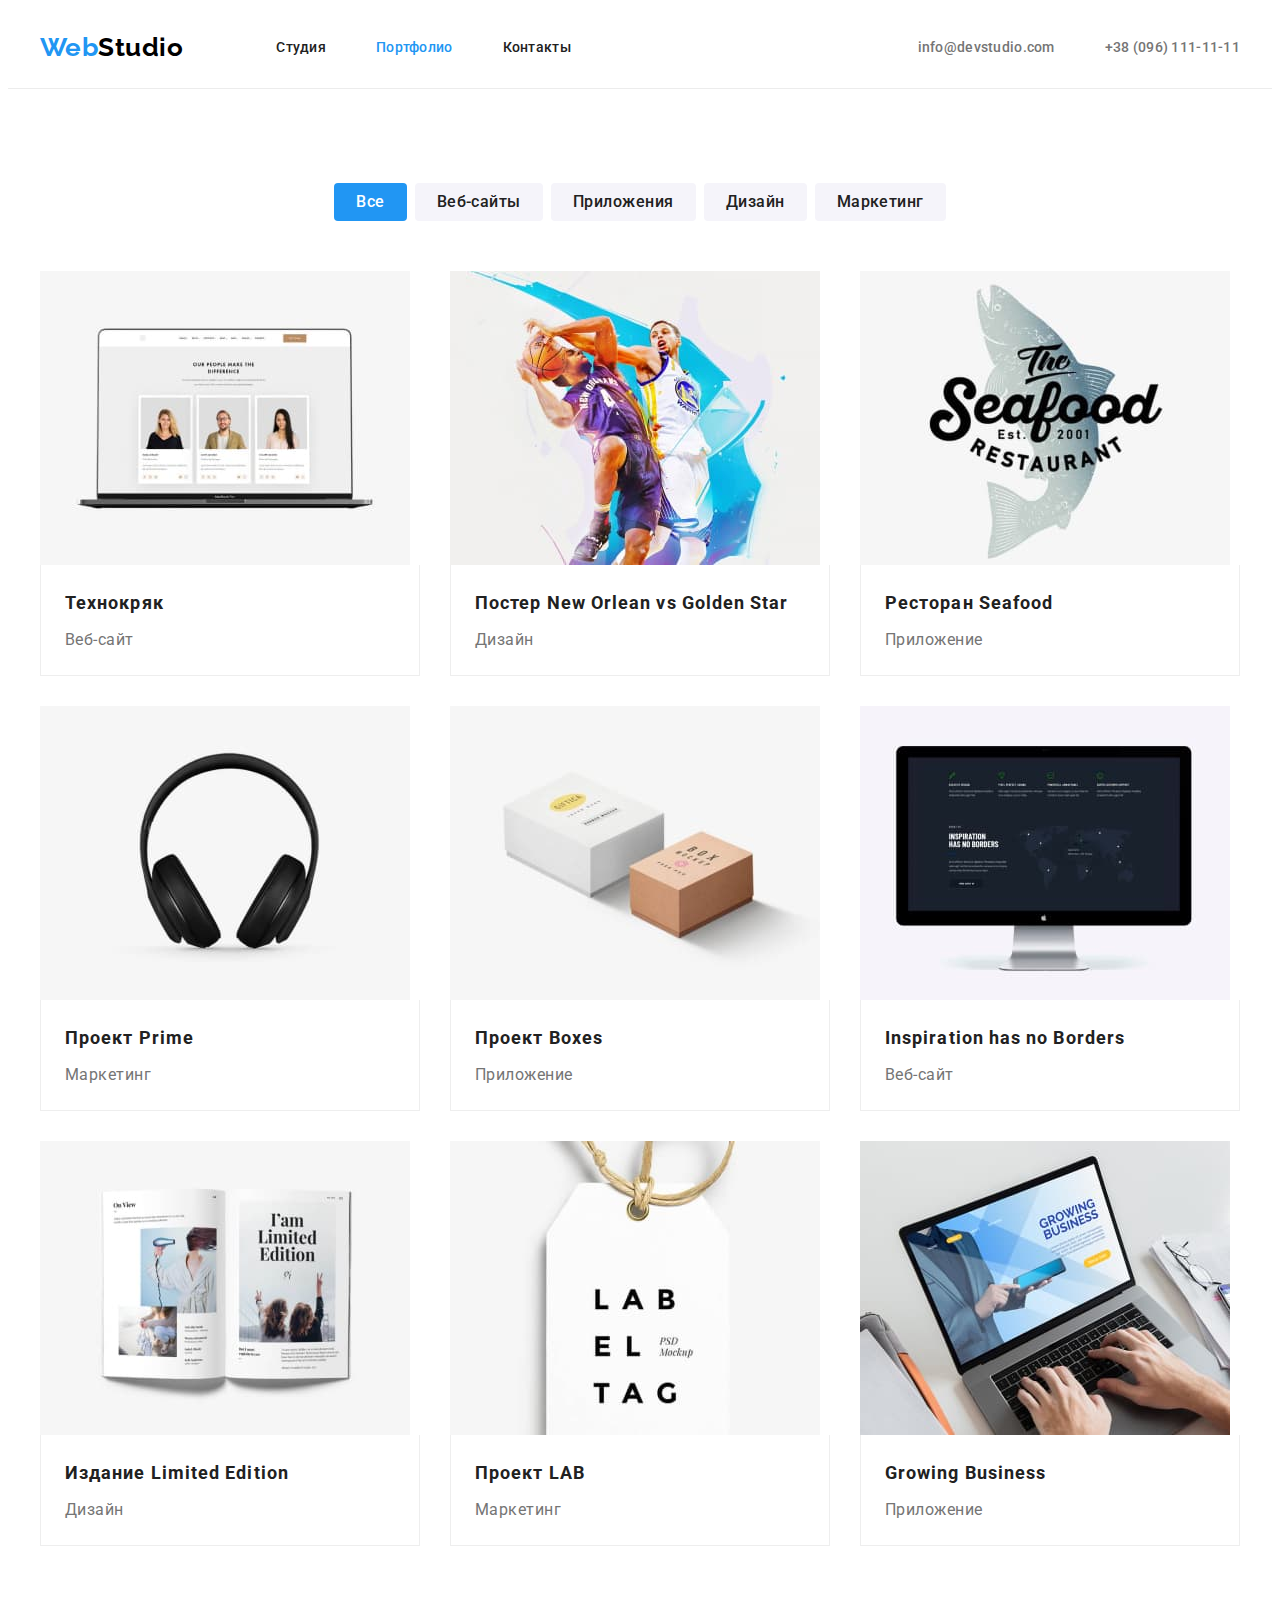
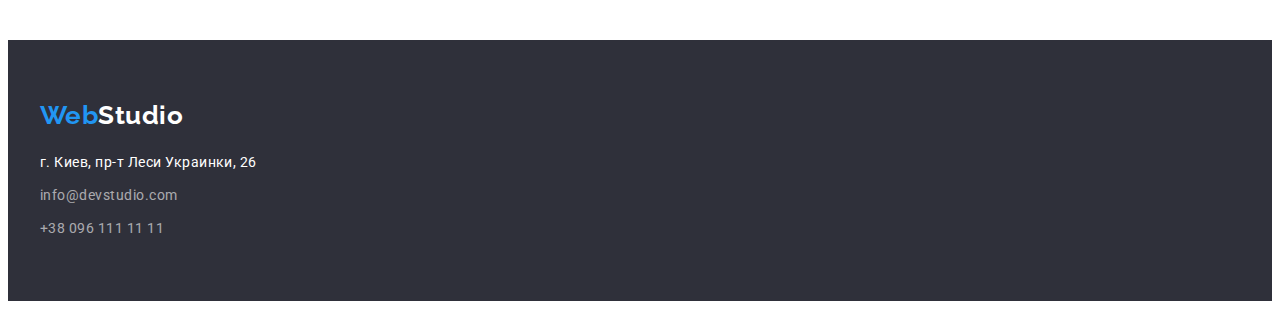
==== portfolio.html @ 2472b523 "Создаёт HW-4" ====
<!DOCTYPE html>
<html lang="ru">
<head>
    <meta charset="UTF-8">
    <meta http-equiv="X-UA-Compatible" content="IE=edge">
    <meta name="viewport" content="width=device-width, initial-scale=1.0">
    <title>Document</title>
    <link rel="preconnect" href="https://fonts.googleapis.com">
    <link rel="preconnect" href="https://fonts.gstatic.com" crossorigin>
    <link href="https://fonts.googleapis.com/css2?family=Raleway:wght@700&family=Roboto:wght@400;500;700;900&display=swap" rel="stylesheet">
    <link rel="stylesheet" href="https://cdnjs.cloudflare.com/ajax/libs/modern-normalize/1.1.0/modern-normalize.min.css" integrity="sha512-wpPYUAdjBVSE4KJnH1VR1HeZfpl1ub8YT/NKx4PuQ5NmX2tKuGu6U/JRp5y+Y8XG2tV+wKQpNHVUX03MfMFn9Q==" crossorigin="anonymous" referrerpolicy="no-referrer" />
    <link rel="stylesheet" href="./css/styles.css"> 
</head>
<body>
    
    <!-- Шапка -->
    <header class="page-header">
        <div class="conteiner nav">
            <nav class="nav">
                <a href="./index.html" class="logo header"> <span class="logo-link">Web</span>Studio</a>
    
                <ul class="nav list">
                    <li class="list"><a href="./index.html" class="nav-link ">Студия</a></li>
                    <li class="list"><a href="./portfolio.html" class="nav-link current">Портфолио</a></li>
                    <li class="list"><a href="./kontaks.html" class="nav-link">Контакты</a></li>
                </ul>
            </nav>
    
            <ul class="kontakts list">
                <li class="list"><a href="mailto:info@devstudio.com" class="kontakts">info@devstudio.com</a></li>
                <li class="list"><a href="tel:+380961111111" class="kontakts">+38 (096) 111-11-11</a></li>
            </ul>
        </div>
    </header>
    
    <!-- Мэйн -->
    <main>
        <section class="section">
            <div class="conteiner">
                <h1 class="visually-hidden">Портфолио</h1>
                <ul class="filtr-buttons">
                    <li class="list"><button type="button" class="button primary">Все</button></li>
                    <li class="list"><button type="button" class="button">Веб-сайты</button></li>
                    <li class="list"><button type="button" class="button">Приложения</button></li>
                    <li class="list"><button type="button" class="button">Дизайн</button></li>
                    <li class="list"><button type="button" class="button">Маркетинг</button></li>
                </ul>
                
                <ul class="portfolio">
                    <li class="list">
                        <a href="" class="portfolio-link">
                            <img src="./images/web.jpg" alt="страница с сотрудниками" class="picture">
                            <div class="card-content">
                                <h2 class="item-title">Технокряк</h2>
                                <p class="item-text">Веб-сайт</p>
                            </div>
                        </a>
                    </li>
                    <li class="list">
                        <a href="" class="portfolio-link">
                            <img src="./images/design.jpg" alt="постер с двумя баскетболистами" width="370" class="picture">
                            <div class="card-content">
                                <h2 class="item-title">Постер New Orlean vs Golden Star</h2>
                                <p class="item-text">Дизайн</p>
                            </div>
                        </a>
                    </li>
                    <li class="list">
                        <a href="" class="portfolio-link">
                            <img src="./images/app.jpg" alt="логотип ресторана" width="370" class="picture">
                            <div class="card-content">
                                <h2 class="item-title">Ресторан Seafood</h2>
                                <p class="item-text">Приложение</p>
                            </div>
                        </a>
                    </li>
                    <li class="list">
                        <a href="" class="portfolio-link">
                            <img src="./images/marketing.jpg" alt="наушники" width="370" class="picture">
                            <div class="card-content">
                                <h2 class="item-title">Проект Prime</h2>
                                <p class="item-text">Маркетинг</p>
                            </div>
                        </a>
                    </li>
                    <li class="list">
                        <a href="" class="portfolio-link">
                            <img src="./images/app-box.jpg" alt="две коробочки" width="370" class="picture">
                            <div class="card-content">
                                <h2 class="item-title">Проект Boxes</h2>
                                <p class="item-text">Приложение</p>
                            </div>
                        </a>
                    </li>
                    <li class="list">
                        <a href="" class="portfolio-link">
                            <img src="./images/website.jpg" alt="страничка вебсайта" width="370" class="picture">
                            <div class="card-content">
                                <h2 class="item-title">Inspiration has no Borders</h2>
                                <p class="item-text">Веб-сайт</p>
                            </div>
                        </a>
                    </li>
                    <li class="list">
                        <a href="" class="portfolio-link">
                            <img src="./images/limited.jpg" alt="журнал Limited Edition" width="370" class="picture">
                            <div class="card-content">
                                <h2 class="item-title">Издание Limited Edition</h2>
                                <p class="item-text">Дизайн</p>
                            </div>
                        </a>
                    </li>
                    <li class="list">
                        <a href="" class="portfolio-link">
                            <img src="./images/lab.jpg" alt="бирка с названием проекта" width="370" class="picture">
                            <div class="card-content">
                                <h2 class="item-title">Проект LAB</h2>
                                <p class="item-text">Маркетинг</p>
                            </div>
                        </a>
                    </li>
                    <li class="list">
                        <a href="" class="portfolio-link">
                            <img src="./images/growing.jpg" alt="приложение для ноутбука, планшета" width="370" class="picture">
                            <div class="card-content">
                                <h2 class="item-title">Growing Business</h2>
                                <p class="item-text">Приложение</p>
                            </div>
                        </a>
                    </li>
                </ul>
            </div>
        </section>
    </main>
    
    <!--футер-->
    <footer class="footer">
        <div class="conteiner">
            <a href="./index.html" class="logo footer"> <span class="logo-link">Web</span>Studio</a>
            <address class="address">
                <p class="location">г. Киев, пр-т Леси Украинки, 26</p>
                <ul class="footer-list">
                    <li class="list"><a href="mailto:info@devstudio.com" class="kontakts-list footer">info@devstudio.com</a>
                    </li>
                    <li class="list"><a href="tel:+380961111111" class="kontakts-list footer">+38 096 111 11 11</a></li>
                </ul>
            </address>
        </div>
    </footer>
    
</body>
</html>
---- css/styles.css ----
:root {
    --primary-color: #212121;
    --secondary-text-color: #757575;
    --accent-color: #2196F3;
    --background-color: #2F303A;
    --primary-white-color: #FFFFFF;
    --secondery-background-color: #F5F4FA;
    --bg-color: #EEEEEE;

}
/* Шапка */
body {
    color: var(--primary-color);
    background-color: var(--primary-white-color);
    font-family: 'Roboto', sans-serif;
    letter-spacing: 0.03em;
}

.conteiner {
    width: 1200px;
    padding-right: 15px;
    padding-left: 15px;
    margin-right: auto;
    margin-left: auto;
}

.section {
    padding-top: 94px;
    padding-bottom: 94px;
}

/* Оптимизация */
a.p, p {
    color: var(--secondary-text-color);
}

a {
    text-decoration: none;
}

.list {
    padding: 0;
    margin: 0;
    list-style: none;
}

.visually-hidden {
position: absolute;
width: 1px;
height: 1px;
margin: -1px;
border: 0;
padding: 0;

white-space: nowrap;
clip-path: inset(100%);
clip: rect(0 0 0 0);
overflow: hidden;
} 

img {
    display: block;
    max-width: 100%;
    height: auto;
}

/* Heder */
header {
    background-color: var(--primary-white-color);
}

.page-header {
    border-bottom: 1px solid #ECECEC;;
}

span.logo-link {
    color: var(--accent-color);
}

.logo.header {
    padding-top: 24px;
    padding-bottom: 25px;
    color: #000;
    font-family: 'Raleway', sans-serif;
    font-weight: 700;
    font-size: 26px;
    line-height: 1.19;  
}

/* Nav */
.conteiner.nav {
    display: flex;
    align-items: center;
}
.nav {
    display:flex;
}
.nav.list {
    display: flex;
    margin-left: 93px;
}

.nav.list .list + .list {
    margin-left: 50px;
}

.nav-link {
    display: block;
    padding-top: 32px;
    padding-bottom: 32px;
    color: var(--primary-color);
    font-weight: 500;
    font-size: 14px;
    line-height: 1.14;
    letter-spacing: 0.02em;
}

.nav-link:hover,
.nav-link:focus {
    color: var(--accent-color);
}

.nav-link.current {
    color: var(--accent-color);
}

.kontakts.list {
    display: flex;
    margin-left: auto;
}

.kontakts.list .list + .list {
    margin-left: 50px;
}
.kontakts {
    display: block;
    color: var(--secondary-text-color);
    font-weight: 500;
    font-size: 14px;
    line-height: 1.14;
    letter-spacing: 0.02em;

}

.kontakts:hover,
.kontakts:focus {
    color: var(--accent-color);
}


/* Hero */
.hero {
    text-align: center;
    color: var(--primary-white-color);
    background-color: var(--background-color);
}

.section.hero {
    padding-top: 200px;
    padding-bottom: 200px;
}

.hero-title {
    margin: 0 auto 30px auto;
    max-width: 696px;
    font-weight: 900;
    font-size: 44px;
    line-height: 1.36;
    letter-spacing: 0.06em;
}

.hero-title, .features-title {
    text-transform: uppercase;
}

.button-hero {
    border-radius: 4px;
    display: inline-block;
    padding: 10px 32px;
    min-width: 200px;
    text-align: center;
    color: var(--primary-white-color);
    background-color: var(--accent-color);
    
    font-weight: 700;
    font-size: 16px;
    line-height: 1.88;
    letter-spacing: 0.06em;
}

.button-hero:hover,
.button-hero:focus {
    color: var(--primary-white-color);
    background-color: #188ce8;
}

/* Button */
.filtr-buttons {
    display: flex;
    justify-content: center;
    padding: 0;
    margin-top: 0px;
    margin-bottom: 50px;
}

.filtr-buttons .list {
    margin-right: 8px;
}

.filtr-buttons .list:nth-child(5) {
    margin-right: 0;
}

button {
    padding: 6px 22px;
    color: var(--primary-color);
    background-color: var(--secondery-background-color);
    cursor: pointer;
    font-weight: 500;
    font-size: 16px;
    line-height: 1.63;
    letter-spacing: 0.03em;
    border: 0;
    border-radius: 4px;
    font-family: inherit;

}

button.primary {
    color: var(--primary-white-color);
    background-color: var(--accent-color);
}

button:hover,
button:focus {
    color: var(--primary-white-color);
    background-color: var(--accent-color);
}

/* Features */
.feature.list {
    display: flex;
    flex-wrap: wrap;
}

.feature.list .list {
    width: 270px;
    margin-right: 30px;
}

.feature.list .list:nth-child(4n) {
    margin-right: 0;
}

.features-title {
    margin-top: 0;
    margin-bottom: 10px;
    font-size: 14px;
    line-height: 1.14;
}

.features-item {
    margin-top: 0;
    margin-bottom: 0;
    font-size: 14px;
    line-height: 1.71; 
}

/* Activity */
.activity-section {
    padding-top: 0;
}

.activity-title {
    margin-top: 0;
    margin-bottom: 50px;
    font-size: 36px;
    line-height: 1.17;
    text-align: center;
}

.activity.list {
    display: flex;
}

.activity.list .list {
    margin-right: 30px;
}

.activity.list .list:nth-child(3n) {
    margin-right: 0;
}

/* Team */
.team {
    background-color: var(--secondery-background-color);
    padding-top: 94px;
    padding-bottom: 94px;
}

.conteiner.team {
    padding: 0;
}

.team.list {
    padding: 0;
    display: flex;
    text-align: center;
}

.team.list .list {
    margin-right: 30px;
    background-color: var(--primary-white-color);
    box-shadow: 0px 1px 3px rgba(0, 0, 0, 0.12), 0px 1px 1px rgba(0, 0, 0, 0.14), 0px 2px 1px rgba(0, 0, 0, 0.2);
    border-radius: 0px 0px 4px 4px;
}

.team.list .list:nth-child(4) {
    margin-right: 0px;
}

.team-title {
    margin-top: 0;
    margin-bottom: 50px;
    font-size: 36px;
    line-height: 1.17;
    text-align: center;
}

.list-title {
    margin-top: 0;
    margin-bottom: 10px;
    font-weight: 500;
    font-size: 16px;
    line-height: 1.19;
}

.list-text {
    margin: 0;
    font-size: 16px;
    line-height: 1.19;
}

.team-content {
    padding-top: 30px;
    padding-bottom: 30px;
}

/* portfolio */
.portfolio {
    padding: 0;
    margin: 0;

    display: flex;
    flex-wrap: wrap;
    margin-right: -30px;
    margin-bottom: -30px;
}

.portfolio-link:hover,
.portfolio-link:focus {
    background-color: var(--bg-color);
}

.portfolio > .list {
    width: calc(100% / 3 - 30px);
    margin-right: 30px;
    margin-bottom: 30px;
}

.card-content {
    padding: 20px 24px;
    border-right: 1px solid var(--bg-color);
    border-bottom: 1px solid var(--bg-color);
    border-left: 1px solid var(--bg-color);
}

.item-title {
    margin: 0;
    margin-bottom: 4px;
    color: var(--primary-color);
    font-size: 18px;
    line-height: 2;
    letter-spacing: 0.06em;
}

.item-text {
    margin: 0;
    font-size: 16px;
    line-height: 1.88;
}


/* Футер */
.footer {
    background-color: var(--background-color);
}

footer {
    padding-top: 60px;
    padding-bottom: 60px;
}

.address {
    font-style: normal;
}

.logo.footer {
    display: block;
    margin-bottom: 20px;
    color: var(--primary-white-color);
    font-family: 'Raleway', sans-serif;
    font-weight: 700;
    font-size: 26px;
    line-height: 1.19; 
}

.location {
    margin-top: 0;
    margin-bottom: 9px;
    color: var(--primary-white-color);
    font-size: 14px;
    line-height: 1.71;
} 

.footer-list {
    margin: 0;
    padding: 0;
}

.footer-list .list {
    display: block;
    margin-bottom: 9px;
}

.footer-list .list:nth-child(2) {
    margin-bottom: 0;
}

.kontakts-list.footer {
    color: rgba(255, 255, 255, 0.6);
    font-size: 14px;
    line-height: 1.71;
}

.kontakts-list.footer:hover,
.kontakts-list.footer:focus {
    color: var(--accent-color);
}
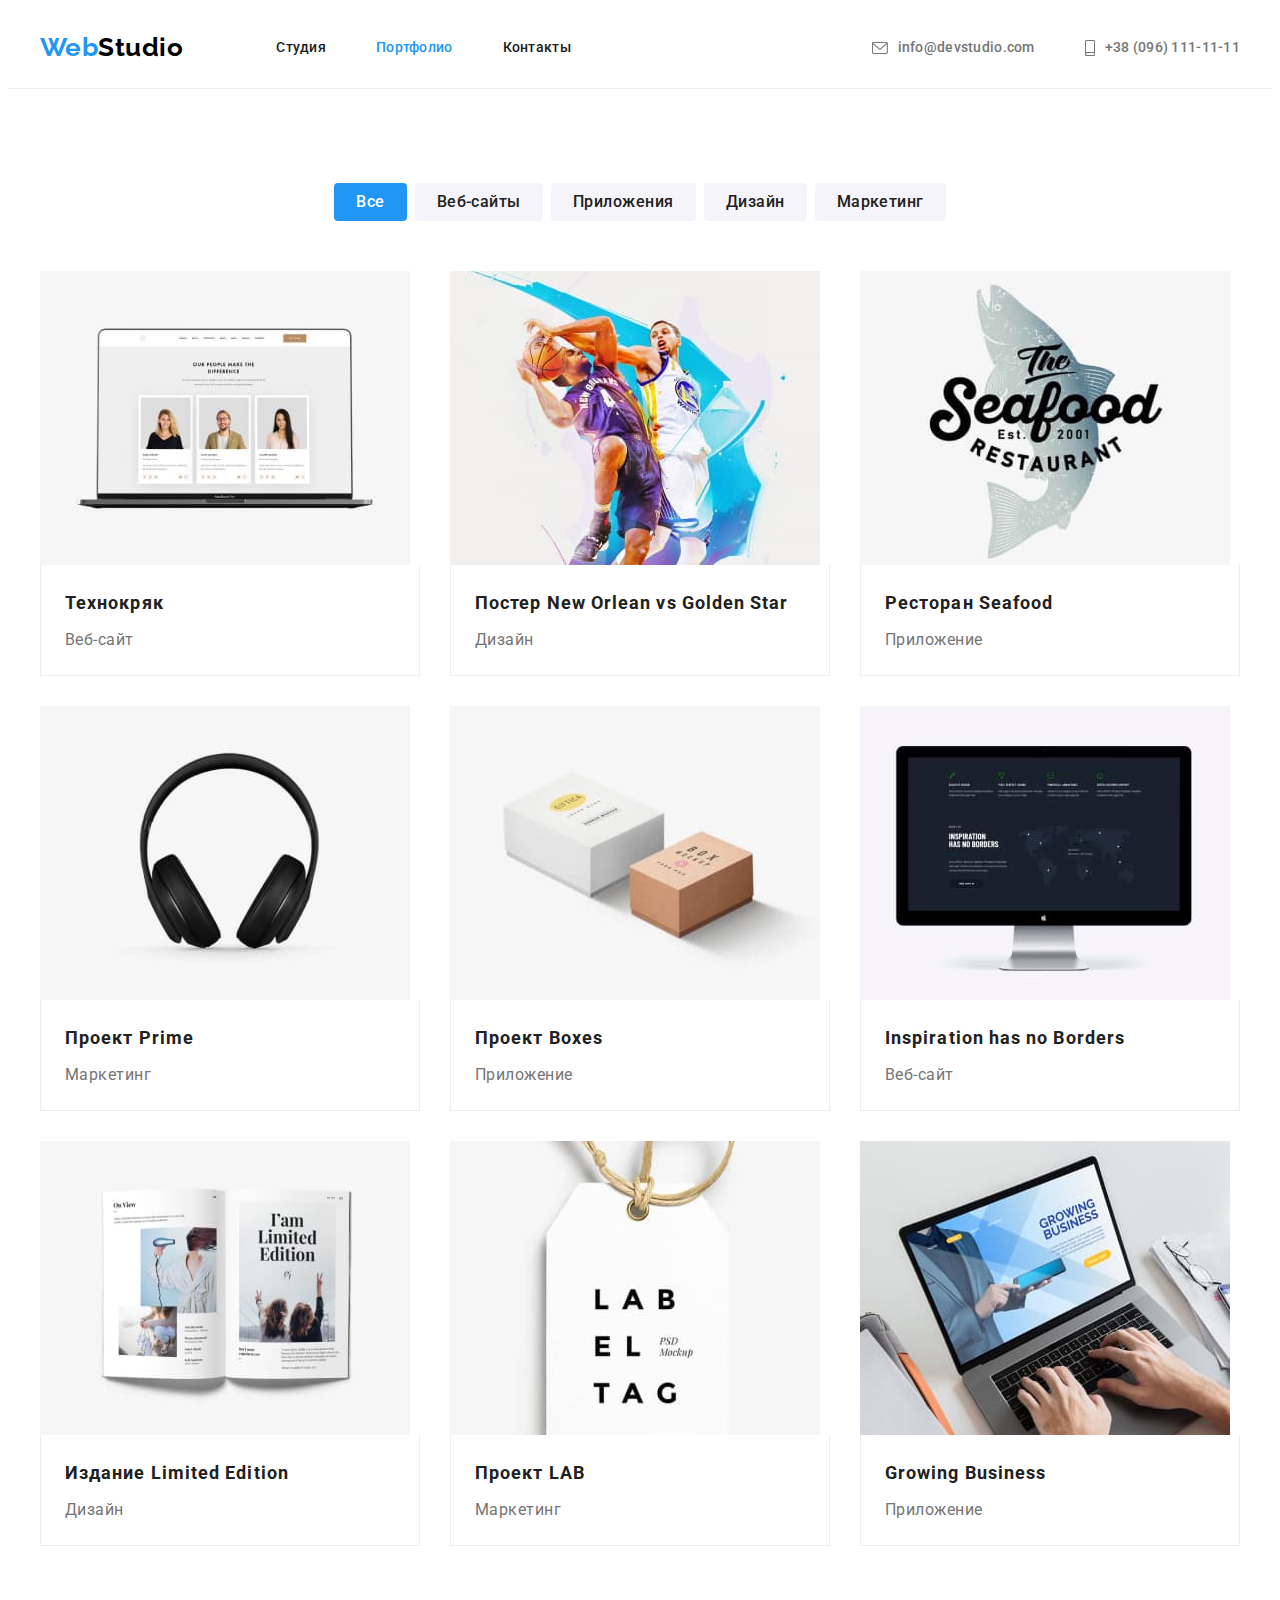
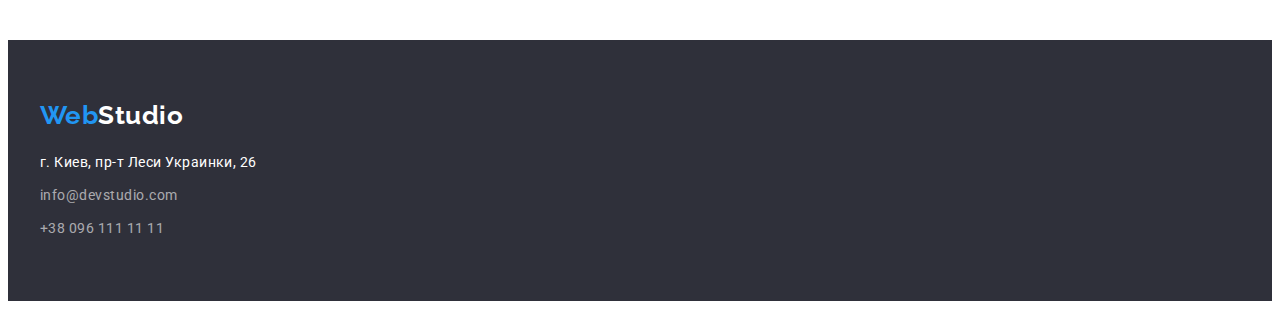
==== commit 1721cbba: "Добавляет hover для teams" ====
--- a/portfolio.html
+++ b/portfolio.html
@@ -26,9 +26,9 @@
                 </ul>
             </nav>
     
-            <ul class="kontakts list">
-                <li class="list"><a href="mailto:info@devstudio.com" class="kontakts">info@devstudio.com</a></li>
-                <li class="list"><a href="tel:+380961111111" class="kontakts">+38 (096) 111-11-11</a></li>
+            <ul class="contacts list">
+                <li class="list"><a href="mailto:info@devstudio.com" class="adress-contacts"><svg class="contacts-icon" width="16" height="12"><use href="./images/icons.svg#icon-envelope"></use></svg>info@devstudio.com</a></li>
+                <li class="list"><a href="tel:+380961111111" class="adress-contacts"><svg class="contacts-icon" width="10" height="16"><use href="./images/icons.svg#icon-smartphone"></use></svg>+38 (096) 111-11-11</a></li>
             </ul>
         </div>
     </header>
@@ -140,9 +140,9 @@
             <address class="address">
                 <p class="location">г. Киев, пр-т Леси Украинки, 26</p>
                 <ul class="footer-list">
-                    <li class="list"><a href="mailto:info@devstudio.com" class="kontakts-list footer">info@devstudio.com</a>
+                    <li class="list"><a href="mailto:info@devstudio.com" class="contacts-list footer">info@devstudio.com</a>
                     </li>
-                    <li class="list"><a href="tel:+380961111111" class="kontakts-list footer">+38 096 111 11 11</a></li>
+                    <li class="list"><a href="tel:+380961111111" class="contacts-list footer">+38 096 111 11 11</a></li>
                 </ul>
             </address>
         </div>
--- a/css/styles.css
+++ b/css/styles.css
@@ -6,6 +6,7 @@
     --primary-white-color: #FFFFFF;
     --secondery-background-color: #F5F4FA;
     --bg-color: #EEEEEE;
+    --color-icons: #AFB1B8;
 
 }
 /* Шапка */
@@ -124,16 +125,18 @@
     color: var(--accent-color);
 }
 
-.kontakts.list {
+/* contacts */
+.contacts.list {
     display: flex;
     margin-left: auto;
 }
 
-.kontakts.list .list + .list {
+.contacts.list .list + .list {
     margin-left: 50px;
 }
-.kontakts {
-    display: block;
+.adress-contacts {
+    display: flex;
+    align-items: center;
     color: var(--secondary-text-color);
     font-weight: 500;
     font-size: 14px;
@@ -142,11 +145,20 @@
 
 }
 
-.kontakts:hover,
-.kontakts:focus {
+.adress-contacts:hover,
+.adress-contacts:focus {
     color: var(--accent-color);
 }
 
+.contacts-icon {
+    fill: var(--secondary-text-color);
+    margin-right: 10px;
+}
+
+.contacts .adress-contacts:hover .contacts-icon,
+.contacts .adress-contacts:focus .contacts-icon {
+    fill: var(--accent-color);
+} 
 
 /* Hero */
 .hero {
@@ -158,6 +170,18 @@
 .section.hero {
     padding-top: 200px;
     padding-bottom: 200px;
+    background-image: linear-gradient(
+        rgba(47, 48, 58, 0.4),
+        rgba(47, 48, 58, 0.4)
+    ),
+    url("../images/Team.jpg");
+    background-position: center;
+    background-repeat: no-repeat;
+    background-size: contain;
+    max-width: 1600px;
+    min-height: 600px;
+    margin-left: auto;
+    margin-right: auto;
 }
 
 .hero-title {
@@ -220,7 +244,7 @@
     font-size: 16px;
     line-height: 1.63;
     letter-spacing: 0.03em;
-    border: 0;
+    border: none;
     border-radius: 4px;
     font-family: inherit;
 
@@ -250,6 +274,15 @@
 
 .feature.list .list:nth-child(4n) {
     margin-right: 0;
+}
+
+.icons {
+    background-color: var(--secondery-background-color);
+    width: 270px;
+    height: 120px;
+    border-radius: 4px;
+    padding: 25px 100px;
+    margin-bottom: 30px;
 }
 
 .features-title {
@@ -316,7 +349,7 @@
 }
 
 .team.list .list:nth-child(4) {
-    margin-right: 0px;
+    margin-right: 0;
 }
 
 .team-title {
@@ -343,8 +376,36 @@
 
 .team-content {
     padding-top: 30px;
-    padding-bottom: 30px;
-}
+    padding-bottom: 16px;
+}
+
+.team-icons {
+    fill: var(--color-icons);
+    background-color: var(--primary-white-color);
+}
+
+.team-social-links {
+    display: flex;
+    list-style: none;
+    margin: 0 32px 30px 32px;
+    padding: 0;
+    justify-content: space-between
+}
+
+.social-links {
+    display: flex;
+    justify-content: center;
+    align-items: center;
+    width: 44px;
+    height: 44px;
+    border-radius: 50%;
+}
+
+.team-social-links .social-links:hover svg {
+    background-color: #188ce8;
+    fill: var(--primary-white-color);
+}
+
 
 /* portfolio */
 .portfolio {
@@ -437,14 +498,14 @@
     margin-bottom: 0;
 }
 
-.kontakts-list.footer {
+.contacts-list.footer {
     color: rgba(255, 255, 255, 0.6);
     font-size: 14px;
     line-height: 1.71;
 }
 
-.kontakts-list.footer:hover,
-.kontakts-list.footer:focus {
+.contacts-list.footer:hover,
+.contacts-list.footer:focus {
     color: var(--accent-color);
 }
 
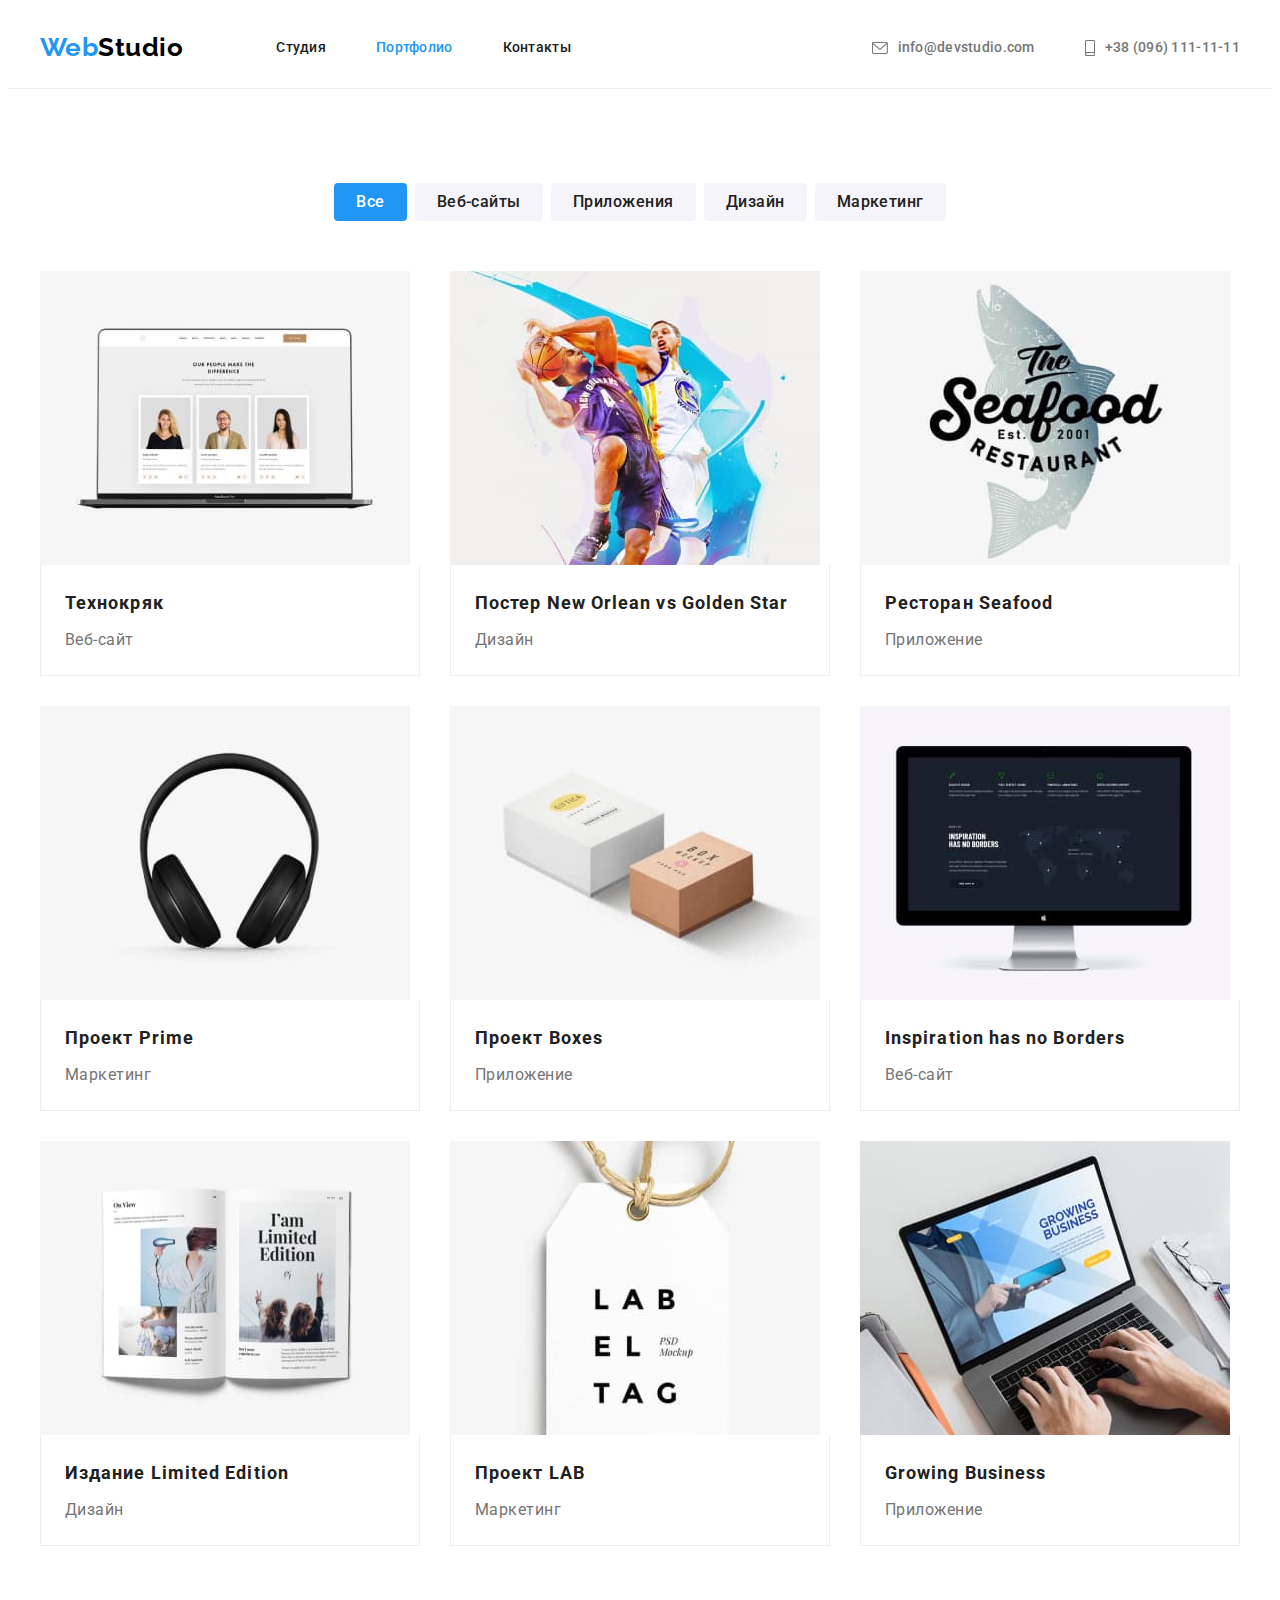
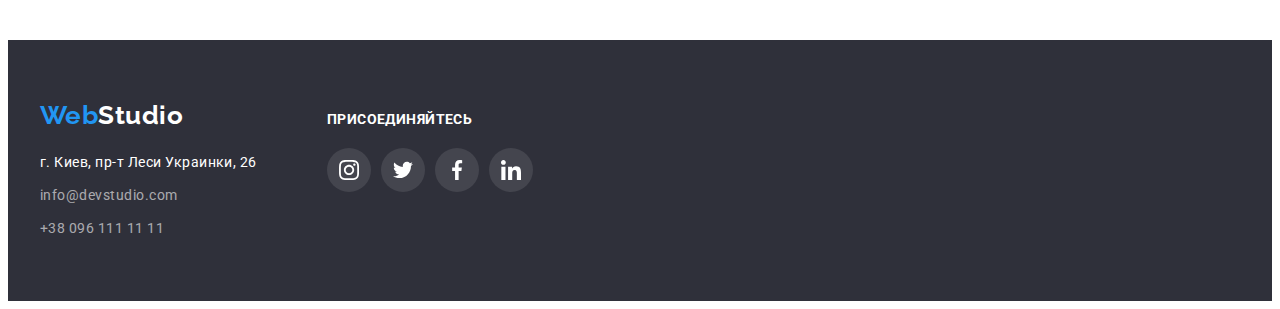
==== commit b7779d14: "Добавляет ховер и фокус для портфолио" ====
--- a/portfolio.html
+++ b/portfolio.html
@@ -135,16 +135,45 @@
     
     <!--футер-->
     <footer class="footer">
-        <div class="conteiner">
-            <a href="./index.html" class="logo footer"> <span class="logo-link">Web</span>Studio</a>
-            <address class="address">
-                <p class="location">г. Киев, пр-т Леси Украинки, 26</p>
-                <ul class="footer-list">
-                    <li class="list"><a href="mailto:info@devstudio.com" class="contacts-list footer">info@devstudio.com</a>
+        <div class="footer conteiner">
+            <div class="conteiner-footer">
+                <a href="./index.html" class="logo footer"> <span class="logo-link">Web</span>Studio</a>
+                <address class="address">
+                    <p class="location">г. Киев, пр-т Леси Украинки, 26</p>
+                    <ul class="footer-list">
+                        <li class="list"><a href="mailto:info@devstudio.com"
+                                class="contacts-list footer">info@devstudio.com</a>
+                        </li>
+                        <li class="list"><a href="tel:+380961111111" class="contacts-list footer">+38 096 111 11 11</a></li>
+                    </ul>
+                </address>
+            </div>
+    
+            <div class="footer-social">
+                <h2 class="social-title">Присоединяйтесь</h2>
+                <ul class="footer-links">
+                    <li class="social-item">
+                        <a href="#" class="footer-social-links"><svg class="footer-icons" width="20" height="20">
+                                <use href="./images/icons.svg#icon-Instagram"></use>
+                            </svg></a>
                     </li>
-                    <li class="list"><a href="tel:+380961111111" class="contacts-list footer">+38 096 111 11 11</a></li>
+                    <li class="social-item">
+                        <a href="#" class="footer-social-links"><svg class="footer-icons" width="20" height="20">
+                                <use href="./images/icons.svg#icon-Twitter"></use>
+                            </svg></a>
+                    </li>
+                    <li class="social-item">
+                        <a href="#" class="footer-social-links"><svg class="footer-icons" width="20" height="20">
+                                <use href="./images/icons.svg#icon-Facebook"></use>
+                            </svg></a>
+                    </li>
+                    <li class="social-item">
+                        <a href="#" class="footer-social-links"><svg class="footer-icons" width="20" height="20">
+                                <use href="./images/icons.svg#icon-Llinkedin"></use>
+                            </svg></a>
+                    </li>
                 </ul>
-            </address>
+            </div>
         </div>
     </footer>
     
--- a/css/styles.css
+++ b/css/styles.css
@@ -37,6 +37,11 @@
 
 a {
     text-decoration: none;
+    cursor: pointer;
+}
+
+a:focus {
+    outline: none;
 }
 
 .list {
@@ -332,7 +337,7 @@
 }
 
 .conteiner.team {
-    padding: 0;
+    padding: 0 15px;
 }
 
 .team.list {
@@ -342,14 +347,13 @@
 }
 
 .team.list .list {
-    margin-right: 30px;
     background-color: var(--primary-white-color);
     box-shadow: 0px 1px 3px rgba(0, 0, 0, 0.12), 0px 1px 1px rgba(0, 0, 0, 0.14), 0px 2px 1px rgba(0, 0, 0, 0.2);
     border-radius: 0px 0px 4px 4px;
 }
 
-.team.list .list:nth-child(4) {
-    margin-right: 0;
+.team.list .list + .list {
+    margin-left: 30px;
 }
 
 .team-title {
@@ -381,7 +385,6 @@
 
 .team-icons {
     fill: var(--color-icons);
-    background-color: var(--primary-white-color);
 }
 
 .team-social-links {
@@ -401,9 +404,15 @@
     border-radius: 50%;
 }
 
-.team-social-links .social-links:hover svg {
+.social-links:hover,
+.social-links:focus {
     background-color: #188ce8;
+}
+
+.social-links:hover .team-icons,
+.social-links:focus .team-icons {
     fill: var(--primary-white-color);
+    background-color: var(--accent-color);
 }
 
 
@@ -418,9 +427,13 @@
     margin-bottom: -30px;
 }
 
+.portfolio-link {
+    display: block;
+}
+
 .portfolio-link:hover,
 .portfolio-link:focus {
-    background-color: var(--bg-color);
+    box-shadow: 0px 1px 1px rgba(0, 0, 0, 0.12), 0px 4px 4px rgba(0, 0, 0, 0.06), 1px 4px 6px rgba(0, 0, 0, 0.16);
 }
 
 .portfolio > .list {
@@ -451,15 +464,71 @@
     line-height: 1.88;
 }
 
+/* Our clients */
+.conteiner.clients {
+    text-align: center;
+}
+
+.our-clients.list + .list {
+    margin-left: 30px;
+}
+
+.our-clients {
+    display: flex;
+    padding: 0 12px;
+    align-items: center;
+    justify-content: space-between;
+}
+
+.clients-title {
+    margin-top: 0;
+    margin-bottom: 50px;
+    font-size: 36px;
+    line-height: 1.17;
+    text-align: center;
+    letter-spacing: 0.03em;
+}
+
+.clients-link {
+    display: flex;
+    align-items: center;
+    justify-content: center;
+    width: 170px;
+    height: 92px;  
+    border: 1px solid var(--color-icons);
+    border-radius: 4px;
+}
+
+.clients-icon {
+    fill: var(--color-icons);
+}
+
+.clients-link:hover,
+.clients-link:focus {
+    border-color: var(--accent-color);
+}
+
+.clients-link:hover .clients-icon,
+.clients-link:focus .clients-icon {
+    fill: var(--accent-color);
+    border-color: var(--accent-color);
+}
+
 
 /* Футер */
 .footer {
+    display: flex;
+    align-items: baseline;
     background-color: var(--background-color);
 }
 
 footer {
     padding-top: 60px;
     padding-bottom: 60px;
+}
+
+.conteiner-footer {
+    margin-right: 70px;
 }
 
 .address {
@@ -509,4 +578,47 @@
     color: var(--accent-color);
 }
 
-
+.footer-social {
+    width: 206px;
+    height: 80px;
+    color: var(--primary-white-color);
+}
+
+.footer-links {
+    display: flex;
+    justify-content: space-between;
+    list-style: none;
+    margin: 0;
+    padding: 0;
+
+}
+
+.footer-icons {
+    fill: var(--primary-white-color);
+}
+
+.footer-social-links {
+    display: flex;
+    justify-content: center;
+    align-items: center;
+    width: 44px;
+    height: 44px;
+    border-radius: 50%;
+    background-color: rgba(255, 255, 255, 0.1);
+}
+
+.social-title {
+    font-size: 14px;
+    line-height: 1.14;
+    letter-spacing: 0.03em;
+    text-transform: uppercase;
+    margin-top: 0;
+    margin-bottom: 20px;
+}
+
+.footer-social-links:hover,
+.footer-social-links:focus {
+    background-color: var(--accent-color);
+}
+
+
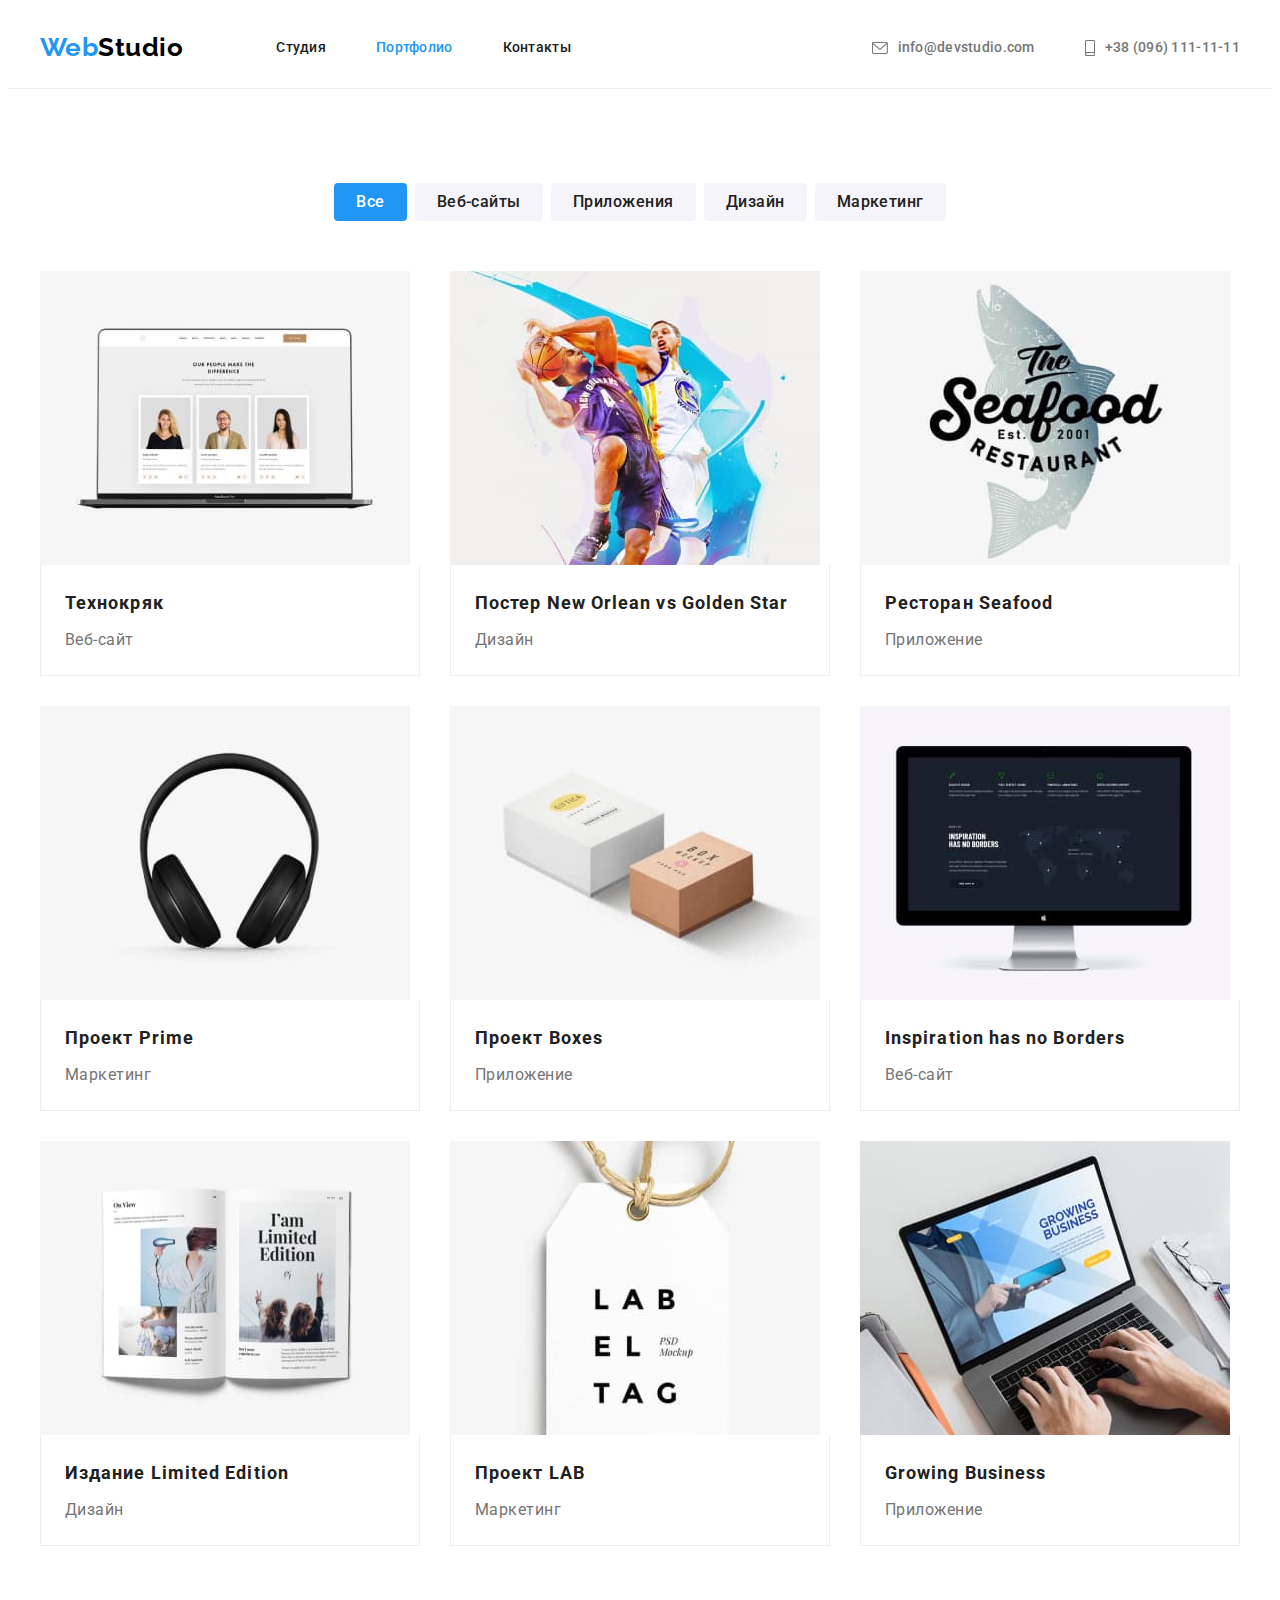
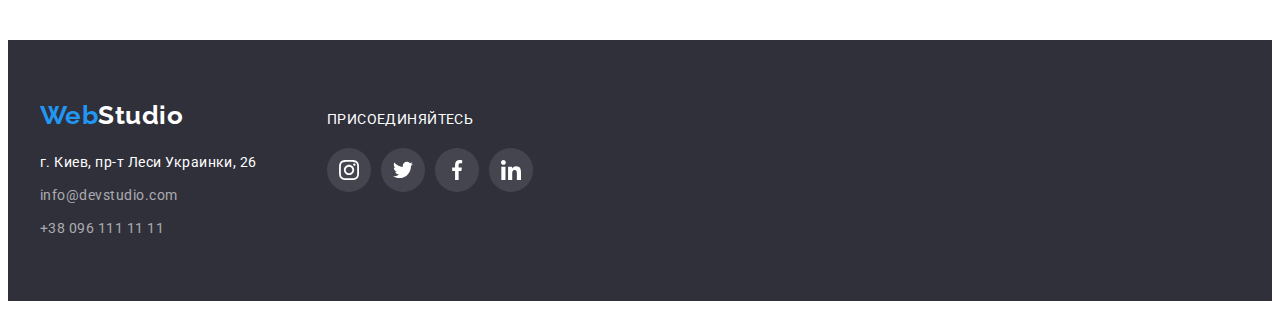
==== commit ef78d4de: "Исправляет ошибки" ====
--- a/portfolio.html
+++ b/portfolio.html
@@ -150,7 +150,7 @@
             </div>
     
             <div class="footer-social">
-                <h2 class="social-title">Присоединяйтесь</h2>
+                <p class="social-title">Присоединяйтесь</p>
                 <ul class="footer-links">
                     <li class="social-item">
                         <a href="#" class="footer-social-links"><svg class="footer-icons" width="20" height="20">
--- a/css/styles.css
+++ b/css/styles.css
@@ -142,6 +142,9 @@
 .adress-contacts {
     display: flex;
     align-items: center;
+    padding-top: 32px;
+    padding-bottom: 32px;
+
     color: var(--secondary-text-color);
     font-weight: 500;
     font-size: 14px;
@@ -182,7 +185,7 @@
     url("../images/Team.jpg");
     background-position: center;
     background-repeat: no-repeat;
-    background-size: contain;
+    background-size: cover;
     max-width: 1600px;
     min-height: 600px;
     margin-left: auto;
@@ -264,6 +267,7 @@
 button:focus {
     color: var(--primary-white-color);
     background-color: var(--accent-color);
+    box-shadow: 0px 1px 1px rgba(0, 0, 0, 0.12), 0px 4px 4px rgba(0, 0, 0, 0.06), 1px 4px 6px rgba(0, 0, 0, 0.16);
 }
 
 /* Features */
@@ -282,11 +286,13 @@
 }
 
 .icons {
+    display: flex;
+    align-items: center;
+    justify-content: center;
     background-color: var(--secondery-background-color);
     width: 270px;
     height: 120px;
     border-radius: 4px;
-    padding: 25px 100px;
     margin-bottom: 30px;
 }
 
@@ -373,14 +379,14 @@
 }
 
 .list-text {
-    margin: 0;
+    margin-top: 0;
+    margin-bottom: 16px;
     font-size: 16px;
     line-height: 1.19;
 }
 
 .team-content {
-    padding-top: 30px;
-    padding-bottom: 16px;
+    padding: 30px 32px;
 }
 
 .team-icons {
@@ -390,7 +396,6 @@
 .team-social-links {
     display: flex;
     list-style: none;
-    margin: 0 32px 30px 32px;
     padding: 0;
     justify-content: space-between
 }
@@ -612,6 +617,7 @@
     line-height: 1.14;
     letter-spacing: 0.03em;
     text-transform: uppercase;
+    color: var(--primary-white-color);
     margin-top: 0;
     margin-bottom: 20px;
 }
